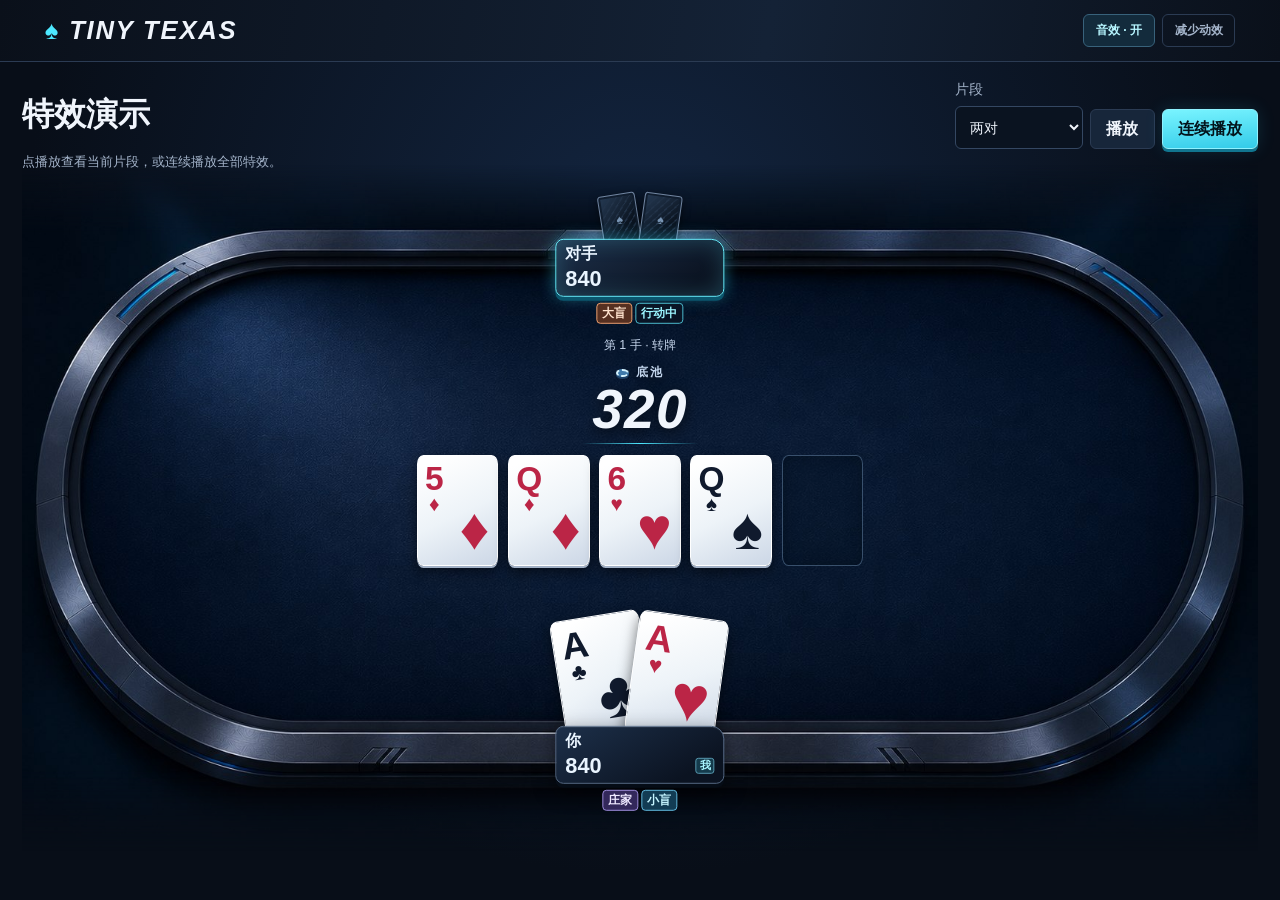
==== app/static/effects-demo.html @ 24dceeae "feat: add poker game effects and showdown mechanics - Implemented effects for various poker hands in" ====
<!doctype html>
<html lang="zh-CN">
<head>
  <meta charset="utf-8">
  <meta name="viewport" content="width=device-width, initial-scale=1">
  <meta name="theme-color" content="#080e18">
  <title>特效演示 - Tiny Texas</title>
  <link rel="stylesheet" href="./css/site.css?v=20261114-1">
  <link rel="stylesheet" href="./css/room.css?v=20261115-6">
</head>
<body>
  <header class="topbar">
    <a class="brand" href="/"><span aria-hidden="true">♠</span> Tiny Texas</a>
    <div class="game-tools">
      <button id="sound-toggle" class="ghost-button" type="button" aria-pressed="true">音效</button>
      <button id="motion-toggle" class="ghost-button" type="button" aria-pressed="false">减少动效</button>
    </div>
  </header>
  <main class="page game-page">
    <section id="room-app" class="room-shell" data-current-user-id="1" data-demo>
      <div class="room-heading">
        <div class="room-title-line"><h1>特效演示</h1></div>
        <div class="demo-controls">
          <label>片段 <select id="demo-clip"></select></label>
          <button id="demo-play" class="button secondary" type="button">播放</button>
          <button id="demo-play-all" class="button primary" type="button">连续播放</button>
        </div>
      </div>
      <p id="demo-status" class="table-details" role="status"></p>
      <div id="table-surface" class="table-surface">
        <div class="table-art" aria-hidden="true"></div>
        <div class="table-flash" aria-hidden="true"></div>
        <div class="board">
          <div id="street-label" class="street-label"></div>
          <div id="pot-box" class="pot-box">
            <div class="pot-label"><i aria-hidden="true"></i><span>底池</span></div>
            <strong id="pot-value">0</strong>
          </div>
          <section id="settlement" class="settlement" aria-label="本手结算" hidden>
            <p id="settlement-caption" class="settlement-caption"></p>
            <h2 id="settlement-title" aria-live="polite"></h2>
            <div id="settlement-awards" class="settlement-awards"></div>
          </section>
          <div id="community-cards" class="card-row" aria-label="公共牌"></div>
        </div>
        <div id="seats" class="seat-grid"></div>
        <div id="player-hole-cards" class="player-hand-area" aria-label="我的手牌"></div>
        <div id="phrase-layer" class="phrase-layer" aria-live="polite"></div>
        <div id="effects-layer" class="effects-layer" aria-hidden="true"></div>
      </div>
      <div id="settlement-tools" class="demo-settlement-tools" hidden>
        <button id="settlement-skip" class="ghost-button" type="button" hidden>跳过动画</button>
        <button id="settlement-details" class="ghost-button" type="button" hidden>结算详情</button>
      </div>
      <section id="result-box" class="result-box" hidden></section>
      <dialog id="result-modal" class="result-modal" aria-labelledby="result-title">
        <div class="result-dialog">
          <div class="result-dialog-heading">
            <h2 id="result-title">手牌结算</h2>
            <button id="result-modal-close" class="ghost-button" type="button">关闭</button>
          </div>
          <div id="result-modal-body" class="result-dialog-body"></div>
        </div>
      </dialog>
    </section>
  </main>
  <script type="module" src="./js/room.js?v=20261115-6"></script>
</body>
</html>
---- app/static/css/site.css ----
:root {
  color-scheme: dark;
  --background: #080e18;
  --panel: #101b2b;
  --panel-raised: #172539;
  --line: #2b3b53;
  --text: #f0f5fc;
  --muted: #a4b4ca;
  --cyan: #4de8ff;
  --red: #ff9389;
  --numbers: "Bahnschrift", "Geist", "Segoe UI", sans-serif;
  font-family: "Geist", "Segoe UI", "Microsoft YaHei", "PingFang SC", sans-serif;
}

*, *::before, *::after { box-sizing: border-box; }
[hidden] { display: none !important; }
body { margin: 0; min-width: 320px; min-height: 100vh; color: var(--text); background: radial-gradient(ellipse at 45% 0%, #162940, var(--background) 65%) fixed; }
a { color: inherit; text-decoration: none; }
button, input, select { font: inherit; }
button { cursor: pointer; }
button:disabled { cursor: wait; opacity: .52; }
:focus-visible { outline: 2px solid var(--cyan); outline-offset: 4px; }
h1, h2, h3, p { margin: 0; }
h1 { line-height: 1.13; }
h2 { font-size: 1.2rem; }
strong { font-weight: 700; }
.muted { color: var(--muted); }
.alert { padding: .7rem .9rem; color: #ffd8d3; background: #351c28; border: 1px solid #783c48; border-radius: .55rem; }

.topbar {
  position: relative;
  z-index: 5;
  min-height: 62px;
  display: flex;
  align-items: center;
  justify-content: space-between;
  gap: 18px;
  padding: 8px clamp(16px, 3.5vw, 56px);
  border-bottom: 1px solid var(--line);
  background: linear-gradient(100deg, #0a101a, #142236 60%, #0a101a);
}
.brand { display: inline-flex; align-items: center; gap: 9px; font: italic 800 clamp(1.1rem, 2vw, 1.65rem)/1 var(--numbers); text-transform: uppercase; letter-spacing: .07em; white-space: nowrap; }
.brand span { color: var(--cyan); font-style: normal; }
.nav { display: flex; flex-wrap: wrap; align-items: center; justify-content: flex-end; gap: clamp(8px, 1.5vw, 22px); font-size: .88rem; }
.nav a:hover { color: var(--cyan); }
.nav .primary-link { color: var(--cyan); font-weight: 700; }
.user-pill { color: var(--muted); max-width: 140px; white-space: nowrap; text-overflow: ellipsis; overflow: hidden; }

.page { width: min(1150px, calc(100% - 48px)); margin: 0 auto; padding: clamp(24px, 5vw, 70px) 0; }
.button, .ghost-button {
  display: inline-flex;
  align-items: center;
  justify-content: center;
  min-height: 40px;
  gap: .35em;
  border: 1px solid var(--line);
  border-radius: 6px;
  padding: .5em .95em;
  color: var(--text);
  background: #17263a;
  white-space: nowrap;
  font-weight: 650;
  transition: background-color .14s, border-color .14s, translate .14s, box-shadow .14s;
}
.button:hover:not(:disabled), .ghost-button:hover:not(:disabled) { border-color: #6385a5; background-color: #20354e; }
.button:active:not(:disabled), .ghost-button:active:not(:disabled) { translate: 0 2px; }
.button.primary { color: #03141c; background: linear-gradient(175deg, #79f4ff, #33cbe9); border-color: #8ff2ff; box-shadow: 0 3px 0 #11758f, 0 0 18px #38d5fd24; }
.button.primary:hover:not(:disabled) { background: #a0f7ff; box-shadow: 0 3px 0 #11758f, 0 0 22px #38d5fd44; }
.button.danger { color: #ffc7c1; border-color: #6e3a45; background: #35202c; }
.button.danger:hover:not(:disabled) { background: #55303c; border-color: var(--red); }
.ghost-button { background: transparent; color: var(--muted); }
.button-row, .room-actions { display: flex; flex-wrap: wrap; gap: 9px; align-items: center; }

label { display: grid; gap: 7px; color: var(--muted); font-size: .9rem; }
input:not([type="range"]), select {
  min-width: 0;
  min-height: 43px;
  padding: 7px 10px;
  border: 1px solid #344762;
  border-radius: 6px;
  background: #0a1320;
  color: var(--text);
}
input:hover, select:hover { border-color: #587392; }
.stack-form, .room-form, .bot-form { display: grid; gap: 16px; }
.form-row { display: grid; grid-template-columns: repeat(2, minmax(0,1fr)); gap: 12px; }

.welcome {
  isolation: isolate;
  position: relative;
  display: grid;
  grid-template-columns: 1.1fr 1fr;
  align-items: center;
  min-height: 460px;
  padding: clamp(26px, 7vw, 90px);
  overflow: hidden;
  background: linear-gradient(90deg, #0b1422 15%, #0b1422c4 50%, transparent), url("../img/table-graphite.jpg") 64% 50% / cover;
  border: 1px solid var(--line);
  border-radius: 16px;
  box-shadow: 0 25px 90px #0007;
}
.welcome h1 { font-size: clamp(3rem, 7vw, 6.4rem); letter-spacing: -.075em; }
.welcome .slogan { margin-top: 18px; color: var(--cyan); }
.lead { color: var(--muted); margin: 12px 0 24px; line-height: 1.7; }
.welcome-art { display: grid; place-items: center; padding: 20px; }
.welcome-card {
  grid-area: 1 / 1;
  display: grid;
  width: clamp(88px, 13vw, 157px);
  aspect-ratio: 0.71;
  padding: 12px;
  border-radius: 9px;
  background: linear-gradient(145deg, #fff, #dae5ee);
  color: #122034;
  border: 1px solid #fffa;
  box-shadow: 0 8px 30px #020611bc;
  font: 800 clamp(1.8rem, 4vw, 4rem)/1 var(--numbers);
  transform: translate(-27%, -7%) rotate(-16deg);
}
.welcome-card span { align-self: end; justify-self: end; font-size: 1.5em; }
.welcome-card + .welcome-card { color: #b62747; transform: translate(35%, 7%) rotate(13deg); }
.auth-panel, .create-room, .room-list {
  border: 1px solid var(--line);
  border-radius: 12px;
  background: linear-gradient(140deg, var(--panel-raised), var(--panel) 52%);
  padding: clamp(18px, 3vw, 32px);
}
.auth-panel { max-width: 450px; margin: 4vh auto 0; box-shadow: 0 18px 60px #0005; }
.auth-panel h1, .auth-panel .alert, .create-room h2, .room-list h2 { margin-bottom: 18px; }
.lobby-heading { margin-bottom: clamp(18px, 4vw, 32px); }
.lobby-heading h1 { font-size: clamp(2.2rem, 5vw, 3.8rem); }
.page-slogan { color: var(--muted); margin-top: 8px; }
.lobby-grid { display: grid; grid-template-columns: minmax(250px, .75fr) minmax(0, 1.45fr); align-items: start; gap: 16px; }
.table-list { display: grid; gap: 9px; }
.room-row { display: flex; align-items: center; justify-content: space-between; gap: 12px; padding: 14px; border: 1px solid #293d54; background: #0b1523; border-radius: 7px; }
.room-row strong { display: block; overflow-wrap: anywhere; }
.room-row span { display: block; margin-top: 4px; color: var(--muted); font-size: .82rem; }
.empty-rooms { color: var(--muted); padding: 28px 12px; border: 1px dashed var(--line); border-radius: 8px; text-align: center; }

@media (max-width: 690px) {
  .page { width: calc(100% - 28px); }
  .topbar { gap: 8px; }
  .nav .user-pill { display: none; }
  .lobby-grid, .welcome { grid-template-columns: 1fr; }
  .welcome { padding: 25px; min-height: 420px; gap: 16px; }
  .welcome-art { padding-block: 12px; }
  .room-row { flex-wrap: wrap; }
}
@media (prefers-reduced-motion: reduce) {
  .button, .ghost-button { transition: none; }
}
---- app/static/css/room.css ----
body:has(.game-page) { background: radial-gradient(ellipse at 50% 27%, #132540, #080e18 68%) fixed; }
.game-page { width: min(1420px, calc(100% - 44px)); padding: 18px 0 44px; }
.game-tools { margin-left: auto; display: flex; gap: 7px; }
.game-tools .ghost-button { font-size: .77rem; min-height: 33px; }
.game-tools .ghost-button[aria-pressed="true"] { border-color: #38627b; color: #b7f6ff; background: #132b3c; }
.room-heading { display: flex; align-items: center; justify-content: space-between; flex-wrap: wrap; gap: 9px; }
.room-heading > div:first-child { min-width: 0; }
.room-title-line { display: flex; align-items: center; gap: 12px; }
.room-title-line h1 { overflow-wrap: anywhere; font-size: clamp(1.25rem, 2.8vw, 2rem); }
.connection-pill { color: var(--muted); display: inline-flex; align-items: center; gap: .45em; white-space: nowrap; font-size: .75rem; }
.connection-pill::before { content: ""; width: 6px; height: 6px; border-radius: 50%; background: #8496ae; }
.connection-pill.connected::before { background: #61e4b5; box-shadow: 0 0 8px #61e4b580; }
.connection-pill.reconnecting::before { background: #ffae7c; }
.table-details { color: var(--muted); margin-top: 5px; font-size: .8rem; }
.table-details span { color: #63809e; margin-inline: .2em; }
.table-details b { color: #bad1e8; font-family: var(--numbers); letter-spacing: .08em; }
.room-heading-actions { display: flex; gap: 8px; }
.room-heading-actions button { min-height: 33px; font-size: .76rem; }
.demo-controls { display: flex; align-items: end; flex-wrap: wrap; gap: 7px; }
.demo-controls select { min-width: 128px; }
.demo-link { min-height: 33px; font-size: .77rem; }
.demo-settlement-tools { display: flex; justify-content: flex-end; margin-bottom: 8px; }
[data-demo] .table-surface { height: clamp(360px, calc(100svh - 214px), 720px); }
[data-demo] .effects-layer { overflow: clip; }
.room-slogan { color: #93a7be; font-size: .72rem; margin-top: 6px; }
.room-shell > .alert { margin-top: 10px; }

.table-surface {
  position: relative;
  isolation: isolate;
  container-type: size;
  height: clamp(405px, calc(100svh - 270px), 770px);
  margin-top: -6px;
}
.table-art, .table-flash, .seat-grid, .effects-layer, .phrase-layer { position: absolute; inset: 0; pointer-events: none; }
.table-art {
  background: url("../img/table-graphite.jpg") center / 100% 107% no-repeat;
  mask-image: linear-gradient(transparent 0%, black 10%, black 88%, transparent);
  z-index: -1;
}
.table-flash { z-index: -1; inset: 10% 2% 11%; border-radius: 34% / 51%; }
.table-flash.impact { animation: impact 560ms ease-out both; }
.table-flash.payout { animation: payout 900ms ease-out both; }
@keyframes impact {
  0% { box-shadow: inset 0 0 0 1px #ffab93, 0 0 18px #ff805cb0, inset 0 0 75px #ff523e65; }
  100% { box-shadow: none; }
}
@keyframes payout {
  0% { box-shadow: inset 0 0 0 1px #aaf6ff, 0 0 28px #4ddfffa0, inset 0 0 60px #4ddfff5c; }
  100% { box-shadow: none; }
}

.board { position: absolute; inset: 25% 0 auto; display: grid; justify-items: center; gap: clamp(5px, 1.2vh, 11px); pointer-events: none; }
.board:has(.settlement:not([hidden])) { top: 23%; z-index: 3; }
.board:has(.settlement:not([hidden])) #community-cards { --card-width: clamp(38px, min(6.4cqw, 14cqh), 102px); }
.board:has(.settlement:not([hidden])) > .pot-box,
.board:has(.settlement:not([hidden])) > .street-label { display: none; }
.pot-box { display: grid; justify-items: center; min-width: var(--impact-size, 85px); text-align: center; text-shadow: 0 4px 14px #000a; }
.pot-label { display: flex; gap: 7px; align-items: center; color: #c2d5ec; font-weight: 650; font-size: .77rem; letter-spacing: .13em; }
.pot-label i { display: block; width: 13px; height: 8px; border: 2px dashed #d6f4ff; border-radius: 50%; background: #3f7aab; box-shadow: 0 2px #1d4168; }
.pot-box strong { font: italic 800 clamp(1.9rem, 8cqh, 3.85rem)/1.04 var(--numbers); letter-spacing: .025em; font-variant-numeric: tabular-nums; }
.pot-box::after { content: ""; width: 122%; height: 1px; margin-top: 5px; background: linear-gradient(90deg, transparent, var(--cyan), transparent); }
.street-label { color: #c4d4ea; font-size: .78rem; white-space: nowrap; }

.card-row { display: flex; align-items: center; justify-content: center; gap: clamp(4px, .75vw, 11px); }
#community-cards { --card-width: clamp(38px, min(6.6cqw, 14.6cqh), 105px); }
.card {
  width: var(--card-width, clamp(49px, 6.6cqw, 105px));
  aspect-ratio: .735;
  position: relative;
  display: block;
  flex: 0 0 auto;
  border-radius: 8%;
}
.card-slot { border: 1px solid #7698bd70; background: #07132247; box-shadow: inset 0 0 15px #04080f5e; }
.card-face {
  color: #101a2d;
  background: linear-gradient(155deg, #fff 8%, #edf3f8 53%, #ccd7e6);
  border: 1px solid #fff;
  box-shadow: 0 2px 0 #a2b1c6, 0 6px 14px #0008;
  font-size: var(--card-width, clamp(49px, 6.6cqw, 105px));
}
.card-face.red { color: #bb2546; }
.card-corner { position: absolute; top: 8%; left: 9%; display: grid; justify-items: center; font-family: var(--numbers); line-height: .86; font-size: .41em; }
.card-corner span { font-size: .62em; line-height: 1; }
.card-pip { position: absolute; right: 10%; bottom: 6%; font: 700 .72em/1 "Segoe UI Symbol", sans-serif; }
.seat-cards .card-pip { display: none; }
.seat-cards .card-corner { inset: 11% 0 auto; }
.card-back {
  display: grid;
  place-items: center;
  border: 1px solid #7185a0;
  background: repeating-linear-gradient(130deg, #23344a 0 1px, transparent 1px 5px), linear-gradient(135deg, #263b55, #0b1420 65%);
  box-shadow: inset 0 0 0 2px #101d2e, 0 3px 8px #0008;
  color: #7894b3;
  font-size: .78rem;
}
.card-reveal { animation: reveal 340ms cubic-bezier(.18,.75,.25,1.13) calc(var(--card-index) * 80ms) both; }
.card-face.winning-card { outline: 2px solid #8bffe0; outline-offset: 2px; box-shadow: 0 0 19px #65ffd2ad, 0 6px 14px #0009; }
.card-face.unused-card { filter: brightness(.57) saturate(.62); }
[data-settlement="reveal"] .card-face.winning-card { animation: winning-card-hit 410ms cubic-bezier(.14,.7,.24,1.25) var(--winning-delay, 0ms) both; }
@keyframes winning-card-hit {
  from { outline-color: transparent; box-shadow: 0 6px 14px #0009; }
  30% { translate: 0 -9px; scale: 1.07; box-shadow: 0 0 34px #adffe1; }
}
.showdown-card { animation: reveal 295ms cubic-bezier(.18,.75,.25,1.13) calc(var(--card-index) * 66ms) both; }
.card-dealt { animation: deal 300ms cubic-bezier(.17,.7,.25,1.15) calc(var(--card-index) * 65ms) both; }
@keyframes reveal {
  from { opacity: 0; transform: perspective(400px) rotateY(-96deg) translateY(-15px) scale(.83); }
  65% { opacity: 1; }
  to { opacity: 1; transform: perspective(400px) rotateY(0) translateY(0) scale(1); }
}
@keyframes deal {
  from { opacity: 0; translate: 22px -48px; scale: .6; }
  to { opacity: 1; translate: 0 0; scale: 1; }
}

.seat, .phrase-bubble {
  --seat-x: var(--desk-x);
  --seat-y: var(--desk-y);
  position: absolute;
  left: var(--seat-x);
  top: var(--seat-y);
  transform: translate(-50%, -50%);
}
.seat {
  width: clamp(106px, 13.7cqw, 185px);
  pointer-events: auto;
  color: #eaf5ff;
}
.seat-plate {
  position: relative;
  display: grid;
  align-content: center;
  gap: 3px;
  min-height: 48px;
  padding: 5px 9px;
  border-radius: 8px 13px 8px 8px;
  border: 1px solid #546883;
  background: linear-gradient(150deg, #1d304a, #0b1321 81%);
  box-shadow: 0 4px 0 #050c16, 0 7px 20px #0008, inset 0 1px #ffffff12;
}
.seat-name {
  display: -webkit-box;
  -webkit-box-orient: vertical;
  -webkit-line-clamp: 2;
  overflow: hidden;
  overflow-wrap: anywhere;
  font-weight: 700;
  font-size: clamp(.76rem, 1.35cqw, 1rem);
  line-height: 1.15;
}
.seat-balance { display: flex; flex-wrap: wrap; align-items: center; justify-content: space-between; gap: 2px 5px; }
.seat-stack { display: block; font: 750 clamp(.88rem, 1.8cqw, 1.36rem)/1.15 var(--numbers); font-variant-numeric: tabular-nums; }
.seat-identity { padding: 1px 3px; border: 1px solid #6c8aa6; border-radius: 3px; color: #d4e6f7; background: #21354d; font: 750 .67rem/1.1 var(--numbers); }
.self-identity { color: #a8f5ff; border-color: #5798af; background: #143b4c; }
.seat-cards { --card-width: clamp(24px, 3.1cqw, 41px); position: absolute; left: 50%; top: 2px; transform: translate(-50%, -90%); gap: 3px; }
.seat-cards .card:first-child { rotate: -9deg; }
.seat-cards .card:last-child { rotate: 8deg; }
.seat-tags {
  position: absolute;
  top: 100%;
  inset-inline: -4px;
  margin-top: 6px;
  display: flex;
  flex-wrap: wrap;
  align-items: center;
  justify-content: center;
  gap: 3px;
  pointer-events: none;
}
.seat-tag {
  padding: 2px 5px;
  border-radius: 4px;
  color: #c5dcf2;
  background: #0a1525ef;
  border: 1px solid #3b526b;
  font-size: .74rem;
  font-weight: 650;
  line-height: 1.2;
  white-space: nowrap;
}
.seat-tag.role-dealer { color: #eee8ff; background: #33285b; border-color: #9d8bdb; }
.seat-tag.role-small_blind { color: #c6f5ff; background: #123c54; border-color: #61b8dd; }
.seat-tag.role-big_blind { color: #ffe3ce; background: #563021; border-color: #e89d6e; }
.seat-tag.rebuy-badge { color: #e3ffce; background: #20391e; border-color: #a0db71; font-weight: 800; }
.rebuy-activated { animation: rebuy-activate 720ms ease-out; }
@keyframes rebuy-activate {
  24% { scale: 1.13; box-shadow: 0 0 19px #a8f780; }
}
.current-turn { z-index: 1; }
.current-turn .seat-plate { border-color: #67f1ff; box-shadow: 0 4px 0 #0b566d, inset 0 0 22px #63edff36, 0 0 16px #32dfff75; }
.current-turn .seat-status { color: #9cf6ff; border-color: #4ab8cb; }
.all-in-seat .seat-plate { border-color: #ff9b86; }
.all-in-seat .seat-status { color: #ffd0c4; border-color: #d46a58; }
.winner-seat .seat-plate { border-color: #94f9e4; box-shadow: 0 4px 0 #1b7a75, 0 0 20px #72f0d680; }
.winner-seat .seat-status { color: #a7ffe9; border-color: #5ab7ab; }
[data-settlement="reveal"] .winner-seat .seat-plate { animation: winner-impact 480ms ease-out both; }
[data-settlement="collect"] .winner-seat .seat-stack { color: #a7ffe9; }
@keyframes winner-impact {
  32% { border-color: #f0fff8; box-shadow: 0 0 34px #78f2e0bf, inset 0 0 22px #6ce6dd55; scale: 1.045; }
}
.folded-seat .seat-plate { opacity: .64; }
.remove-bot { position: absolute; right: 4px; bottom: 100%; margin-bottom: 3px; font-size: .66rem; min-height: 24px; min-width: 25px; padding: 0 5px; color: #ffb9ae; background: #172238; }
.seat.empty { padding: 6px 5px; text-align: center; background: #0a1524dc; border: 1px dashed #5c7591; border-radius: 8px; }
.empty-label { display: block; font: 650 .75rem/1.2 var(--numbers); color: #c3d4e9; }
.seat-actions { display: flex; justify-content: center; gap: 3px; margin-top: 4px; }
.seat-actions .button { min-height: 25px; padding: 2px 5px; font-size: .7rem; }

.player-hand-area { position: absolute; left: 50%; bottom: 16.5%; transform: translateX(-50%); z-index: 1; }
.own-cards { --card-width: clamp(47px, min(7.3cqw, 14.5cqh), 110px); gap: 0; }
.table-surface:has(.settlement:not([hidden])) .own-cards { --card-width: clamp(45px, min(7cqw, 11.4cqh), 93px); }
.own-cards .card:first-child { rotate: -9deg; }
.own-cards .card:last-child { rotate: 8deg; margin-left: -9%; }
.seat-grid { z-index: 2; }
.hand-folded .own-cards { opacity: .55; }
.folding-cards { opacity: .55; animation: fold-cards 230ms ease-out both; }
@keyframes fold-cards {
  from { opacity: 1; translate: 0 0; }
  to { opacity: .55; translate: 0 5px; }
}
.phrase-trigger { position: absolute; left: calc(100% + 12px); bottom: 15%; min-height: 32px; font-size: .72rem; background: #14263ced; }
.phrase-picker {
  position: absolute;
  z-index: 3;
  bottom: calc(100% + 12px);
  left: 50%;
  transform: translateX(-50%);
  width: min(256px, 78vw);
  display: grid;
  grid-template-columns: repeat(2, minmax(0, 1fr));
  gap: 5px;
  padding: 8px;
  border: 1px solid #5a8da9;
  border-radius: 9px;
  background: #13223a;
  box-shadow: 0 6px 20px #000b;
}
.self-seat:has(.phrase-picker) { z-index: 4; }
.phrase-option { white-space: normal; min-height: 34px; padding: 4px; font-size: .76rem; color: #e0ecf9; }
.phrase-layer, .effects-layer { z-index: 4; }
.phrase-bubble {
  top: calc(var(--seat-y) + 36px);
  translate: 0 50%;
  max-width: 150px;
  padding: 6px 9px;
  background: #bcf5fc;
  border: 1px solid #d4fbff;
  border-radius: 8px;
  box-shadow: 0 4px 14px #000a;
  color: #0c2134;
  font-size: .8rem;
  font-weight: 700;
  animation: phrase-in 150ms ease-out both;
}
@keyframes phrase-in { from { opacity: 0; scale: .84; } }
.flying-chip {
  position: absolute;
  width: 24px;
  aspect-ratio: 1.6;
  border: 2px dashed #d8edff;
  border-radius: 50%;
  background: radial-gradient(ellipse, #d9eefe 0 17%, #23618c 18% 54%, #0c2844 55%);
  box-shadow: 0 3px #264765, -8px 2px 16px #6bc3ff70;
  opacity: 0;
  animation: fly-chip 375ms cubic-bezier(.23,.63,.43,1) both;
}
.flying-chip.heavy-chip { background: radial-gradient(ellipse, #ffe0d6 0 17%, #b54835 18% 54%, #642b36 55%); box-shadow: 0 3px #7b362f, -8px 2px 20px #ff8b6d9e; }
.flying-chip.award-chip {
  width: clamp(19px, 3vw, 36px);
  border-color: var(--accent, #dbfff6);
  background: radial-gradient(ellipse, #e3fdfa 0 17%, color-mix(in srgb, var(--accent) 54%, #12324a) 18% 54%, #163247 55%);
  box-shadow: 0 4px #174556, -15px -4px 18px color-mix(in srgb, var(--accent) 72%, transparent);
  animation: fly-award 475ms cubic-bezier(.22,.61,.5,1) both;
}
@keyframes fly-award {
  0% { opacity: 0; transform: translate(-50%, -50%) rotate(-25deg) scale(.58); }
  12% { opacity: 1; }
  45% { opacity: 1; transform: translate(calc(var(--dx) * .48 - 50% + var(--arc)), calc(var(--dy) * .48 - 50% - 27px)) rotate(75deg) scale(1.13); }
  88% { opacity: 1; transform: translate(calc(var(--dx) - 50%), calc(var(--dy) - 50%)) rotate(150deg) scale(1); }
  100% { opacity: 0; transform: translate(calc(var(--dx) - 50%), calc(var(--dy) - 50%)) rotate(155deg) scale(.72); }
}
.award-impact {
  position: absolute;
  display: block;
  width: var(--impact-size, 85px);
  height: 32px;
  border: 3px solid var(--accent, #afffe5);
  border-radius: 50%;
  box-shadow: 0 0 22px var(--accent), inset 0 0 15px var(--accent);
  transform: translate(-50%, -50%);
  animation: award-impact 490ms ease-out both;
}
.award-spark {
  position: absolute;
  width: 6px;
  height: 3px;
  border-radius: 50%;
  background: var(--accent);
  box-shadow: 0 0 9px var(--accent);
  animation: award-spark 520ms ease-out both;
}
@keyframes award-spark {
  from { transform: scale(.5); opacity: 1; }
  to { transform: translate(var(--dx), var(--dy)) rotate(90deg) scale(.2); opacity: 0; }
}
@keyframes award-impact {
  from { opacity: 1; scale: .45; }
  to { opacity: 0; scale: 2.45; }
}
@keyframes fly-chip {
  0% { opacity: 0; transform: translate(-50%, -50%) rotate(-22deg) scale(.65); }
  15% { opacity: 1; }
  85% { opacity: 1; transform: translate(calc(var(--dx) - 50%), calc(var(--dy) - 50%)) rotate(130deg) scale(1); }
  100% { opacity: 0; transform: translate(calc(var(--dx) - 50%), calc(var(--dy) - 50%)) rotate(150deg) scale(.78); }
}
.flying-value {
  position: absolute;
  color: #d3f8ff;
  text-shadow: 0 2px 4px #001321, 0 0 16px #45dbff;
  font: italic 800 clamp(1.1rem, 3vw, 1.9rem)/1 var(--numbers);
  white-space: nowrap;
  opacity: 0;
  animation: float-value 560ms .23s ease-out both;
}
.flying-value.award-value { color: #afffec; font-size: clamp(1.6rem, 4vw, 2.75rem); animation-delay: .32s; animation-duration: 830ms; }
@keyframes float-value {
  0% { opacity: 0; transform: translate(-50%, -10%) scale(.68); }
  25%, 65% { opacity: 1; }
  100% { opacity: 0; transform: translate(-50%, -180%) scale(1.06); }
}

.action-dock {
  position: relative;
  z-index: 3;
  padding: 13px 16px 15px;
  border: 1px solid #395069;
  border-radius: 12px;
  background: linear-gradient(135deg, #15263b, #0a111d 55%, #132136);
  box-shadow: 0 10px 28px #0005, inset 0 1px #ffffff10;
}
.action-controls { display: grid; grid-template-columns: minmax(120px, auto) minmax(0, auto) minmax(285px, 1fr); align-items: center; gap: 12px; }
.settlement {
  display: grid;
  grid-template-columns: minmax(0, 1fr);
  justify-items: center;
  width: min(550px, 56%);
  min-height: clamp(78px, 14cqh, 125px);
  gap: 3px;
  padding: 7px 12px;
  text-align: center;
  border-block: 1px solid #65dce68b;
  background: radial-gradient(ellipse at center, #154a55, #082632f0 60%, #071725d9);
  box-shadow: 0 0 27px #38ccd34d, inset 0 0 16px #72e6ff24;
}
.settlement-caption { color: #c8eef5; font-weight: 700; font-size: clamp(.76rem, 1.4cqw, 1.02rem); overflow-wrap: anywhere; }
.settlement h2 { color: #f1fffb; overflow-wrap: anywhere; font-size: clamp(1.55rem, min(4.95cqw, 9cqh), 4.3rem); line-height: 1; letter-spacing: -.045em; text-shadow: 0 0 24px #77fbd695, 0 2px 4px #062126; }
.settlement.viewer-won { border-color: #b1ffe2; box-shadow: 0 0 38px #50ffbd5e, inset 0 0 19px #89ffcc33; }
[data-hand-effect] .settlement {
  border-color: var(--hand-accent);
  background: radial-gradient(ellipse at center, color-mix(in srgb, var(--hand-accent) 26%, #0a2030), #09202dec 64%, #071725df);
  box-shadow: 0 0 35px color-mix(in srgb, var(--hand-accent) 37%, transparent);
}

.showdown-effect {
  position: absolute;
  transform: translate(-50%, -50%);
  color: var(--accent);
  animation: showdown-stage linear both;
}
.showdown-effect i { position: absolute; display: block; }
@keyframes showdown-stage { 0%, 75% { opacity: 1; } 100% { opacity: 0; } }

/* One cut for high card, two converging flashes for a pair. */
.showdown-slash {
  top: 44%; left: 4%; width: 92%; height: 2px;
  background: linear-gradient(90deg, transparent, currentColor, transparent);
  box-shadow: 0 0 10px currentColor;
  animation: showdown-cut 440ms ease-out both;
}
@keyframes showdown-cut {
  from { transform: translateX(-24%) skewY(-8deg) scaleX(.12); opacity: 0; }
  40% { opacity: 1; }
  to { transform: translateX(20%) skewY(-8deg) scaleX(1.2); opacity: 0; }
}
.showdown-pinch {
  top: 9%; left: calc(50% + var(--centered) * 88%); width: 2px; height: 81%;
  background: linear-gradient(transparent, currentColor, transparent);
  box-shadow: 0 0 16px currentColor;
  animation: showdown-pinch 560ms cubic-bezier(.25,.74,.23,1) both;
}
@keyframes showdown-pinch {
  from { transform: translateX(calc(var(--centered) * 38px)) scaleY(.26); opacity: 0; }
  40% { opacity: 1; }
  to { transform: translateX(calc(var(--centered) * -34px)) scaleY(1.22); opacity: 0; }
}

.showdown-ripple {
  inset: 9% 1%;
  border: 1px solid currentColor;
  border-radius: 30% / 52%;
  box-shadow: inset 0 0 11px currentColor, 0 0 9px currentColor;
  animation: showdown-ripple 550ms calc(var(--index) * 135ms) ease-out both;
}
@keyframes showdown-ripple {
  from { transform: scale(.79,.52); opacity: 0; }
  24% { opacity: .92; }
  to { transform: scale(1.19,1.25); opacity: 0; }
}
.showdown-strike {
  top: -13%; bottom: -8%; left: calc(50% + var(--centered) * 26%); width: 3px;
  background: linear-gradient(transparent, currentColor, transparent);
  box-shadow: 0 0 17px currentColor;
  animation: showdown-strike 455ms calc(var(--index) * 105ms) ease-out both;
}
@keyframes showdown-strike {
  from { transform: translateY(-31%) skewX(-17deg) scaleY(.25); opacity: 0; }
  34% { opacity: 1; }
  to { transform: translateY(19%) skewX(-17deg) scaleY(1.15); opacity: 0; }
}

.showdown-rail {
  top: calc(24% + var(--index) * 12%); left: -5%; right: -5%; height: 2px;
  background: linear-gradient(90deg, transparent 5%, currentColor 75%, #ebfbff 88%, transparent 94%);
  box-shadow: 0 0 13px currentColor;
  animation: showdown-rail 525ms calc(var(--index) * 64ms) ease-out both;
}
@keyframes showdown-rail {
  from { transform: translateX(-23%) skewY(-10deg) scaleX(.2); opacity: 0; }
  34% { opacity: .88; }
  to { transform: translateX(22%) skewY(-10deg) scaleX(1.05); opacity: 0; }
}
.showdown-wave {
  inset: 4% -7%;
  border: 2px solid currentColor;
  border-inline-color: transparent;
  border-radius: 50%;
  box-shadow: 0 0 21px currentColor;
  animation: showdown-wave 690ms calc(var(--index) * 89ms) ease-out both;
}
@keyframes showdown-wave {
  from { transform: rotate(-10deg) scale(.8,.3); opacity: 0; }
  34% { opacity: .77; }
  to { transform: rotate(8deg) scale(1.25,1.3); opacity: 0; }
}

.showdown-frame {
  top: calc(50% - var(--index) * 9%); bottom: calc(16% + var(--index) * 2%);
  left: calc(50% + var(--centered) * 19%); width: 18%;
  border: 1px solid currentColor;
  box-shadow: inset 0 0 10px currentColor, 0 0 13px currentColor;
  animation: showdown-frame 615ms calc(var(--index) * 67ms) cubic-bezier(.13,.7,.2,1) both;
}
@keyframes showdown-frame {
  from { transform: translate(-50%, 25%) scale(.6,.2); opacity: 0; }
  30% { opacity: .9; }
  to { transform: translate(-50%, -20%) scale(1.12,1.45); opacity: 0; }
}
.showdown-lock {
  top: 50%; left: 50%; width: 29px; height: 20px;
  border: 3px solid currentColor; border-right: 0; border-bottom: 0;
  box-shadow: -5px -5px 13px currentColor;
  animation: showdown-lock 760ms cubic-bezier(.14,.71,.25,1) both;
}
@keyframes showdown-lock {
  from { transform: rotate(calc(var(--index) * 90deg + 45deg)) translate(-115px,-115px) scale(.7); opacity: 0; }
  35% { transform: rotate(calc(var(--index) * 90deg + 45deg)) translate(-73px,-73px); opacity: 1; }
  to { transform: rotate(calc(var(--index) * 90deg + 45deg)) translate(-88px,-88px) scale(1.35); opacity: 0; }
}
.showdown-shock {
  inset: -8% -4%; border: 3px solid currentColor; border-radius: 9px;
  box-shadow: 0 0 28px currentColor, inset 0 0 13px currentColor;
  animation: showdown-ripple 590ms 180ms ease-out both;
}

.showdown-comet {
  top: calc(16% + var(--index) * 16%); left: 0; width: 81%; height: 4px;
  background: linear-gradient(90deg, transparent 13%, currentColor 75%, #fff 94%, transparent);
  box-shadow: 0 0 23px currentColor;
  animation: showdown-comet 750ms calc(var(--index) * 61ms) ease-out both;
}
@keyframes showdown-comet {
  from { transform: translate(-40%,24px) rotate(-23deg) scaleX(.3); opacity: 0; }
  35% { opacity: 1; }
  to { transform: translate(52%,-24px) rotate(-13deg) scaleX(1.3); opacity: 0; }
}
.showdown-halo {
  inset: -20% -6%; border: 2px solid currentColor; border-radius: 50%;
  box-shadow: 0 0 31px currentColor, inset 0 0 18px currentColor;
  animation: showdown-ripple 830ms calc(70ms + var(--index) * 120ms) ease-out both;
}
.showdown-ray {
  top: -75%; left: calc(50% + var(--centered) * 18%); width: 10%; height: 170%;
  clip-path: polygon(45% 0, 60% 0, 100% 100%, 0 100%);
  background: linear-gradient(transparent, currentColor 55%, transparent);
  transform-origin: bottom center;
  animation: showdown-ray 985ms calc(var(--index) * 30ms) ease-out both;
}
@keyframes showdown-ray {
  from { transform: rotate(calc(var(--centered) * 15deg)) scale(.22,.5); opacity: 0; }
  32% { opacity: .72; }
  to { transform: rotate(calc(var(--centered) * 25deg)) scale(1.1,1.12); opacity: 0; }
}
.showdown-crown {
  width: 86px; height: 48px; left: calc(50% - 43px); top: -39px;
  clip-path: polygon(0 15%, 25% 50%, 50% 0, 75% 50%, 100% 15%, 84% 87%, 16% 87%);
  background: linear-gradient(#fff5d2, currentColor 56%, #ce8e41);
  animation: showdown-crown 1040ms ease-out both;
}
@keyframes showdown-crown {
  from { transform: translateY(27px) scale(.4); opacity: 0; }
  34% { transform: translateY(-6px) scale(1.14); opacity: 1; }
  60% { transform: translateY(-3px) scale(1); opacity: 1; }
  to { transform: translateY(-28px) scale(1.13); opacity: 0; }
}
[data-hand-effect="royal-flush"][data-settlement="reveal"] .table-art { animation: royal-table 1100ms ease-out; }
@keyframes royal-table { 36% { filter: brightness(1.47) saturate(1.45); } }
.settlement-awards { min-width: 0; display: flex; justify-content: center; align-items: center; gap: 5px; flex-wrap: wrap; pointer-events: auto; }
.settlement-amount { color: #abffdc; font: italic 820 clamp(1.38rem, min(3.6cqw, 6cqh), 3.25rem)/1 var(--numbers); text-shadow: 0 0 16px #64ffb76b; }
.settlement-award {
  padding: 3px 7px;
  background: #102735;
  border: 1px solid #3d737e;
  border-radius: 4px;
  color: #ddf6ff;
  font-size: .79rem;
  font-weight: 700;
  overflow-wrap: anywhere;
}
.settlement-award[aria-pressed="true"] { color: #c5ffe8; border-color: #86f7cd; background: #235146; }
.settlement-tools { float: right; }
.settlement-tools .ghost-button { min-height: 34px; font-size: .76rem; }
.action-dock:has(.settlement-tools:not([hidden])) { min-height: 62px; }
[data-settlement="reveal"] .settlement { animation: award-reveal 520ms cubic-bezier(.15,.65,.22,1.25) both; }
[data-settlement="reveal"] .settlement h2 { animation: award-title-hit 475ms cubic-bezier(.16,.7,.25,1.22) both; }
@keyframes award-reveal {
  from { opacity: 0; translate: 0 12px; scale: .91; }
}
@keyframes award-title-hit {
  from { opacity: 0; scale: 1.26; filter: blur(3px); }
  47% { opacity: 1; scale: .965; filter: none; }
}
.action-status { min-width: 0; display: grid; gap: 3px; padding-left: 10px; border-left: 3px solid #55728b; }
.action-status strong { font-size: clamp(.91rem, 1.65vw, 1.25rem); overflow-wrap: anywhere; }
.action-status span { color: var(--muted); font-size: .73rem; }
.action-status.your-turn { border-color: var(--cyan); text-shadow: 0 0 13px #5adfff55; }
.action-status.your-turn strong { color: #defbff; }
.action-row { display: flex; flex-wrap: wrap; gap: 7px; }
.action-button { min-width: 84px; min-height: 47px; padding-inline: clamp(9px, 1.25vw, 20px); font-size: 1rem; font-variant-numeric: tabular-nums; }
.action-call, .action-check { background: linear-gradient(165deg, #36516d, #1e3047); border-color: #5d7795; }
.action-fold { background: #182235; color: #c3d1e3; }
.raise-editor { padding-left: 12px; border-left: 1px solid #395069; min-width: 0; }
.raise-presets { display: flex; gap: 6px; }
.raise-preset {
  flex: 1;
  min-height: 34px;
  min-width: 0;
  padding: 4px;
  border: 1px solid #4d657f;
  color: #e1edfc;
  border-radius: 5px;
  background: #162438;
  font-size: .8rem;
  font-weight: 650;
  white-space: nowrap;
}
.raise-preset[aria-pressed="true"], .raise-preset:hover:not(:disabled) { border-color: var(--cyan); background: #113949; color: #b5f7ff; }
.raise-preset.all-in-preset { color: #ffad9f; }
.raise-preset.all-in-preset[aria-pressed="true"], .raise-preset.all-in-preset:hover:not(:disabled) { border-color: #ff9d90; background: #3b2531; color: #ffc1b6; }
.raise-preset:active:not(:disabled) { translate: 0 2px; }
.raise-adjust { display: flex; align-items: center; gap: 10px; margin-top: 8px; }
.raise-adjust label { display: flex; align-items: center; font-size: .72rem; gap: 5px; white-space: nowrap; }
.raise-adjust .raise-number { width: 94px; min-height: 30px; padding: 4px 7px; font: 700 .97rem var(--numbers); }
.raise-slider { appearance: none; flex: 1; min-width: 0; height: 22px; background: transparent; accent-color: var(--cyan); margin: 0; cursor: pointer; }
.raise-slider:disabled { opacity: .5; }
.raise-slider::-webkit-slider-runnable-track { height: 5px; border-radius: 4px; background: linear-gradient(90deg, var(--cyan) var(--fill, 0%), #42546b var(--fill, 0%)); }
.raise-slider::-webkit-slider-thumb { appearance: none; width: 17px; height: 17px; margin-top: -6px; background: #deefff; border: 2px solid #fff; border-radius: 50%; box-shadow: 0 0 10px #4de8ff88; }
.raise-slider::-moz-range-track { height: 5px; border-radius: 4px; background: #42546b; }
.raise-slider::-moz-range-progress { height: 5px; border-radius: 4px; background: var(--cyan); }
.raise-slider::-moz-range-thumb { width: 13px; height: 13px; background: #deefff; border: 2px solid #fff; border-radius: 50%; }
.room-feedback { margin-bottom: 11px; padding: 6px 9px; color: #ffd0c7; border: 1px solid #75444b; border-radius: 5px; background: #432737; font-size: .82rem; }

.room-history { display: grid; gap: 8px; margin-top: 12px; }
.result-box, .action-history { border: 1px solid #2b4057; background: #101a2a; border-radius: 8px; }
.result-box { display: flex; align-items: center; flex-wrap: wrap; gap: 7px 12px; padding: 8px 12px; }
.result-box .ghost-button { min-height: 30px; font-size: .78rem; }
.result-caption, .result-summary { color: var(--muted); font-size: .84rem; }
.result-winners { display: flex; gap: 6px; align-items: center; flex-wrap: wrap; }
.result-winner { display: inline-flex; flex-wrap: wrap; gap: 5px; align-items: baseline; padding: 4px 8px; background: #122d37; border: 1px solid #315963; color: #d6ffee; border-radius: 5px; font-size: .8rem; overflow-wrap: anywhere; }
.result-winner strong { color: #9affdf; font: 750 1.05rem var(--numbers); }
.result-winner small { color: #c5e2e6; }
.action-history summary { cursor: pointer; padding: 10px 12px; color: #c5d5e9; font-size: .83rem; }
.action-log { list-style: none; margin: 0; padding: 0 12px 10px; max-width: 650px; }
.action-log li { display: grid; grid-template-columns: 73px minmax(0, 1fr) minmax(66px, auto); gap: 8px; padding: 7px 0; border-top: 1px solid #293b53; font-size: .8rem; overflow-wrap: anywhere; }
.action-log li span:first-child { color: var(--muted); }
.action-log li span:last-child { text-align: right; color: #bfebff; }
.result-modal { width: min(520px, calc(100vw - 28px)); max-height: min(85svh, 720px); border: 1px solid #456078; border-radius: 12px; background: #111d30; color: var(--text); padding: 0; box-shadow: 0 18px 55px #000a; }
.result-modal::backdrop { background: #03070ad0; }
.result-dialog { padding: 18px; }
.result-dialog-heading { display: flex; justify-content: space-between; align-items: center; margin-bottom: 14px; gap: 8px; }
.result-dialog-heading .ghost-button { min-height: 32px; font-size: .8rem; }
.result-dialog-body { display: grid; gap: 13px; --card-width: 49px; }
.result-dialog-body > .card-row { justify-content: flex-start; }
.showdown-list { display: grid; gap: 6px; }
.showdown-row { display: flex; justify-content: space-between; gap: 8px; padding: 8px; border: 1px solid var(--line); border-radius: 6px; background: #0c1624; --card-width: 38px; }
.showdown-row > div:first-child { display: grid; gap: 2px; align-content: center; overflow-wrap: anywhere; }
.showdown-row > div:first-child span, #bot-variant-description { color: var(--muted); font-size: .8rem; }

@media (max-width: 800px) {
  .action-controls { grid-template-columns: minmax(95px, auto) minmax(0, 1fr); gap: 12px 8px; }
  .action-row { justify-content: flex-end; }
  .raise-editor { grid-column: 1 / -1; padding: 10px 0 0; border-left: 0; border-top: 1px solid #395069; }
}
@media (max-width: 690px) {
  .demo-controls button { padding-inline: 8px; font-size: .8rem; }
  .demo-controls select { min-width: 106px; }
  [data-demo] .table-surface { height: clamp(340px, calc(100svh - 226px), 530px); }
  .demo-link { display: none; }
  .game-page { width: calc(100% - 16px); padding: 10px 0 20px; }
  .topbar:has(.game-tools) { min-height: 52px; flex-wrap: wrap; padding-inline: 9px; }
  .game-tools .ghost-button { padding-inline: 6px; }
  .topbar:has(.game-tools) .nav button { min-height: 32px; padding-inline: 6px; font-size: .72rem; }
  .topbar:has(.game-tools) .nav { gap: 5px; }
  .topbar:has(.game-tools) .brand { font-size: .94rem; }
  .room-title-line { gap: 6px; }
  .table-details { font-size: .69rem; }
  .room-heading-actions { gap: 5px; }
  .room-heading-actions button { min-height: 28px; font-size: .69rem; }
  .table-surface { height: clamp(340px, calc(100svh - 300px), 530px); margin-top: 0; }
  .table-art { background-size: 102% 103%; }
  .board { top: 35%; gap: 5px; }
  #community-cards { --card-width: clamp(33px, min(12cqw, 11cqh), 57px); }
  .pot-box strong { font-size: 2.05rem; }
  .pot-label, .street-label { font-size: .64rem; }
  .pot-box::after { margin-top: 3px; }
  .seat, .phrase-bubble { --seat-x: var(--mobile-x); --seat-y: var(--mobile-y); }
  .seat { width: clamp(64px, 22.4cqw, 118px); }
  .self-seat { width: clamp(104px, 28cqw, 135px); }
  .seat-plate { min-height: 36px; padding: 3px 4px; gap: 2px; border-radius: 5px 9px 5px 5px; }
  .seat-name { font-size: .76rem; }
  .seat-stack { font-size: .81rem; }
  .seat-identity { font-size: .51rem; }
  .seat-cards { --card-width: 16px; gap: 3px; }
  .seat-cards .card-back { font-size: .5rem; }
  .seat-tags { margin-top: 4px; gap: 2px; inset-inline: -2px; }
  .seat-tag { font-size: .63rem; padding: 1px 3px; }
  .seat.empty { padding: 4px 2px; }
  .empty-label { font-size: .62rem; }
  .seat-actions .button { min-height: 24px; font-size: .58rem; padding-inline: 3px; }
  .player-hand-area { bottom: 14.3%; }
  .own-cards { --card-width: clamp(39px, min(13cqw, 13cqh), 66px); }
  .table-surface:has(.settlement:not([hidden])) .own-cards { --card-width: clamp(36px, min(12cqw, 12cqh), 60px); }
  .phrase-trigger { left: calc(100% + 3px); min-height: 26px; padding-inline: 5px; font-size: .64rem; }
  .action-dock { position: sticky; bottom: 0; padding: 8px; }
  .board:has(.settlement:not([hidden])) { top: 32%; }
  .board:has(.settlement:not([hidden])) #community-cards { --card-width: clamp(33px, min(12cqw, 11cqh), 57px); }
  .settlement { width: min(80%, 380px); padding: 7px 4px; }
  .settlement h2 { font-size: clamp(1.48rem, 6.25cqw, 2.4rem); }
  .settlement-award { font-size: .67rem; padding: 2px 4px; }
  .action-controls { grid-template-columns: minmax(56px, 1fr) minmax(0, auto); gap: 8px 5px; }
  .action-status { padding-left: 5px; }
  .action-status strong { font-size: .82rem; }
  .action-status span { font-size: .60rem; }
  .action-row { gap: 4px; }
  .action-row .button { min-height: 40px; min-width: 48px; padding-inline: 7px; font-size: .82rem; }
  .raise-editor { padding-top: 8px; }
  .raise-preset { min-height: 34px; font-size: .74rem; }
  .raise-presets { gap: 4px; }
  .raise-adjust { margin-top: 6px; }
  .raise-adjust .raise-number { width: 79px; }
}
@media (max-width: 350px) {
  .topbar:has(.game-tools) { flex-wrap: nowrap; gap: 4px; padding-inline: 6px; }
  .topbar:has(.game-tools) .brand { font-size: .85rem; gap: 4px; letter-spacing: .03em; }
  .topbar:has(.game-tools) .nav { flex-wrap: nowrap; gap: 4px; font-size: .69rem; }
  .topbar:has(.game-tools) .nav button, .game-tools .ghost-button { padding-inline: 4px; font-size: .66rem; }
  .game-tools { gap: 4px; }
  .room-slogan { display: none; }
  .board { top: 33%; }
  .action-row .button { padding-inline: 5px; }
  .raise-adjust .raise-number { width: 64px; }
}
.room-shell[data-reduced-motion="true"] *, .room-shell[data-reduced-motion="true"] *::before, .room-shell[data-reduced-motion="true"] *::after {
  animation: none !important;
  transition: none !important;
}
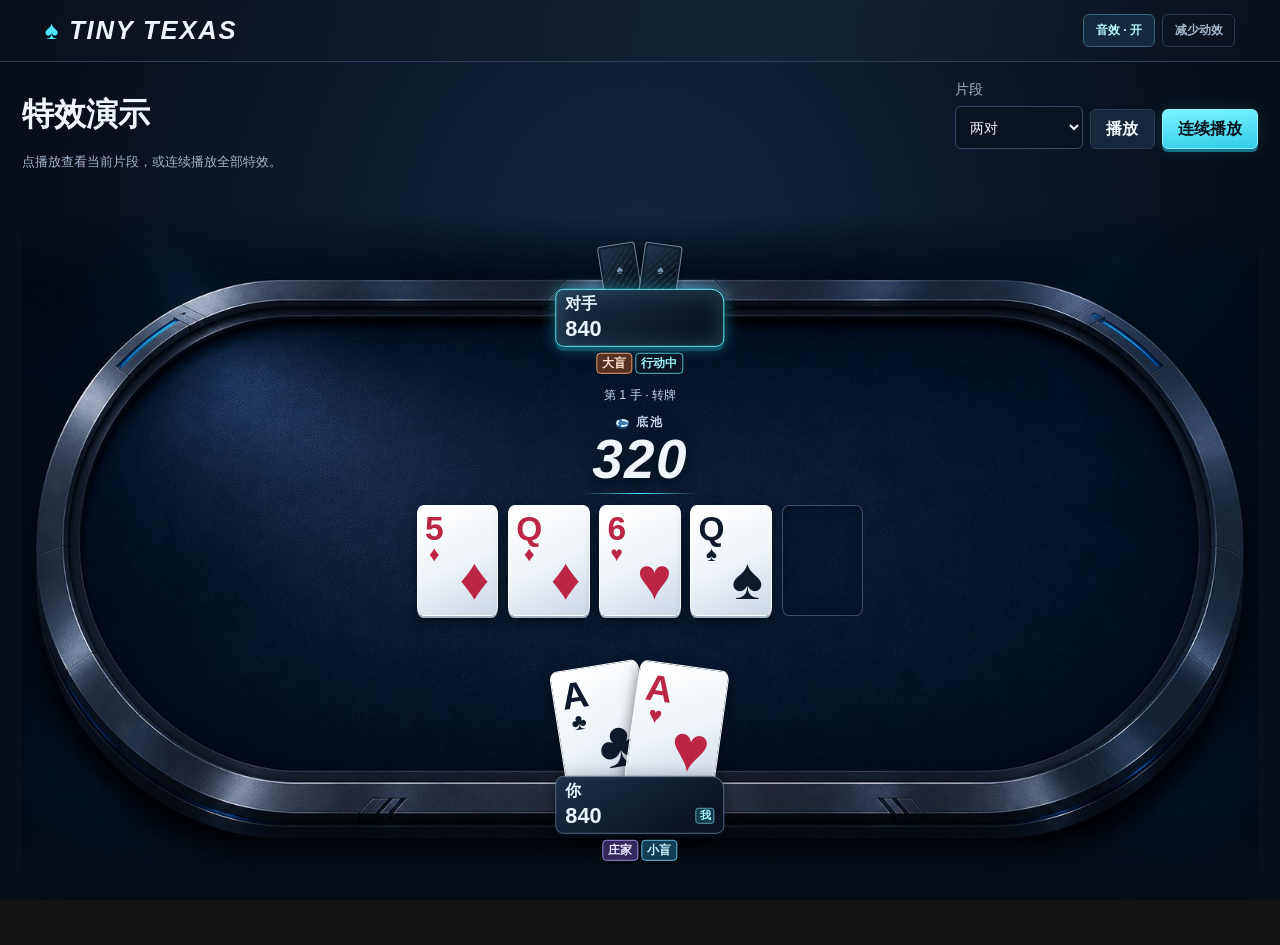
==== commit 701bb5f0: "更新 room.css、room.js 和 detail.html，调整样式和脚本版本，优化公共牌显示" ====
--- a/app/static/effects-demo.html
+++ b/app/static/effects-demo.html
@@ -6,7 +6,7 @@
   <meta name="theme-color" content="#080e18">
   <title>特效演示 - Tiny Texas</title>
   <link rel="stylesheet" href="./css/site.css?v=20261114-1">
-  <link rel="stylesheet" href="./css/room.css?v=20261115-6">
+  <link rel="stylesheet" href="./css/room.css?v=20261116-3">
 </head>
 <body>
   <header class="topbar">
@@ -64,6 +64,6 @@
       </dialog>
     </section>
   </main>
-  <script type="module" src="./js/room.js?v=20261115-6"></script>
+  <script type="module" src="./js/room.js?v=20261116-3"></script>
 </body>
 </html>
--- a/app/static/css/room.css
+++ b/app/static/css/room.css
@@ -30,7 +30,7 @@
   isolation: isolate;
   container-type: size;
   height: clamp(405px, calc(100svh - 270px), 770px);
-  margin-top: -6px;
+  margin-top: 44px;
 }
 .table-art, .table-flash, .seat-grid, .effects-layer, .phrase-layer { position: absolute; inset: 0; pointer-events: none; }
 .table-art {
@@ -157,6 +157,16 @@
 .seat-cards { --card-width: clamp(24px, 3.1cqw, 41px); position: absolute; left: 50%; top: 2px; transform: translate(-50%, -90%); gap: 3px; }
 .seat-cards .card:first-child { rotate: -9deg; }
 .seat-cards .card:last-child { rotate: 8deg; }
+/* Public showdown cards stay legible after the reveal animation finishes. */
+.table-surface:has(.settlement:not([hidden])) .seat-cards:has(.card-face) {
+  --card-width: clamp(30px, 6.5cqw, 58px);
+  top: -8px;
+  transform: translate(-50%, -100%);
+  gap: 6px;
+}
+.table-surface:has(.settlement:not([hidden])) .seat-cards .card { rotate: 0deg; }
+.table-surface:has(.settlement:not([hidden])) .seat-cards .card-corner { inset: 8% auto auto 9%; }
+.table-surface:has(.settlement:not([hidden])) .seat-cards .card-pip { display: block; }
 .seat-tags {
   position: absolute;
   top: 100%;
@@ -626,9 +636,9 @@
   .table-details { font-size: .69rem; }
   .room-heading-actions { gap: 5px; }
   .room-heading-actions button { min-height: 28px; font-size: .69rem; }
-  .table-surface { height: clamp(340px, calc(100svh - 300px), 530px); margin-top: 0; }
+  .table-surface { height: 640px; min-height: 640px; margin-top: 44px; }
   .table-art { background-size: 102% 103%; }
-  .board { top: 35%; gap: 5px; }
+  .board { top: 46%; gap: 5px; }
   #community-cards { --card-width: clamp(33px, min(12cqw, 11cqh), 57px); }
   .pot-box strong { font-size: 2.05rem; }
   .pot-label, .street-label { font-size: .64rem; }
@@ -652,10 +662,16 @@
   .table-surface:has(.settlement:not([hidden])) .own-cards { --card-width: clamp(36px, min(12cqw, 12cqh), 60px); }
   .phrase-trigger { left: calc(100% + 3px); min-height: 26px; padding-inline: 5px; font-size: .64rem; }
   .action-dock { position: sticky; bottom: 0; padding: 8px; }
-  .board:has(.settlement:not([hidden])) { top: 32%; }
+  .table-surface:has(.settlement:not([hidden])) .seat-cards:has(.card-face) { --card-width: clamp(30px, 6.5cqw, 38px); }
+  .table-surface:has(.settlement:not([hidden])) .seat:has(.card-face) .remove-bot { margin-bottom: 74px; }
+  .board:has(.settlement:not([hidden])) { top: 46%; }
   .board:has(.settlement:not([hidden])) #community-cards { --card-width: clamp(33px, min(12cqw, 11cqh), 57px); }
-  .settlement { width: min(80%, 380px); padding: 7px 4px; }
-  .settlement h2 { font-size: clamp(1.48rem, 6.25cqw, 2.4rem); }
+  .settlement { width: min(80%, 380px); min-height: 0; padding: 5px 6px; gap: 3px 8px; grid-template-columns: minmax(0, 1fr) auto; align-items: center; }
+  .settlement-caption { grid-column: 1 / -1; font-size: .72rem; }
+  .settlement h2 { font-size: clamp(1.1rem, 4.5cqw, 1.5rem); }
+  .settlement-amount { font-size: clamp(1.05rem, 4.2cqw, 1.4rem); }
+  .settlement-awards:has(.settlement-award) { grid-column: 1 / -1; }
+  .settlement:has(.settlement-award) h2 { grid-column: 1 / -1; }
   .settlement-award { font-size: .67rem; padding: 2px 4px; }
   .action-controls { grid-template-columns: minmax(56px, 1fr) minmax(0, auto); gap: 8px 5px; }
   .action-status { padding-left: 5px; }
@@ -676,7 +692,6 @@
   .topbar:has(.game-tools) .nav button, .game-tools .ghost-button { padding-inline: 4px; font-size: .66rem; }
   .game-tools { gap: 4px; }
   .room-slogan { display: none; }
-  .board { top: 33%; }
   .action-row .button { padding-inline: 5px; }
   .raise-adjust .raise-number { width: 64px; }
 }
